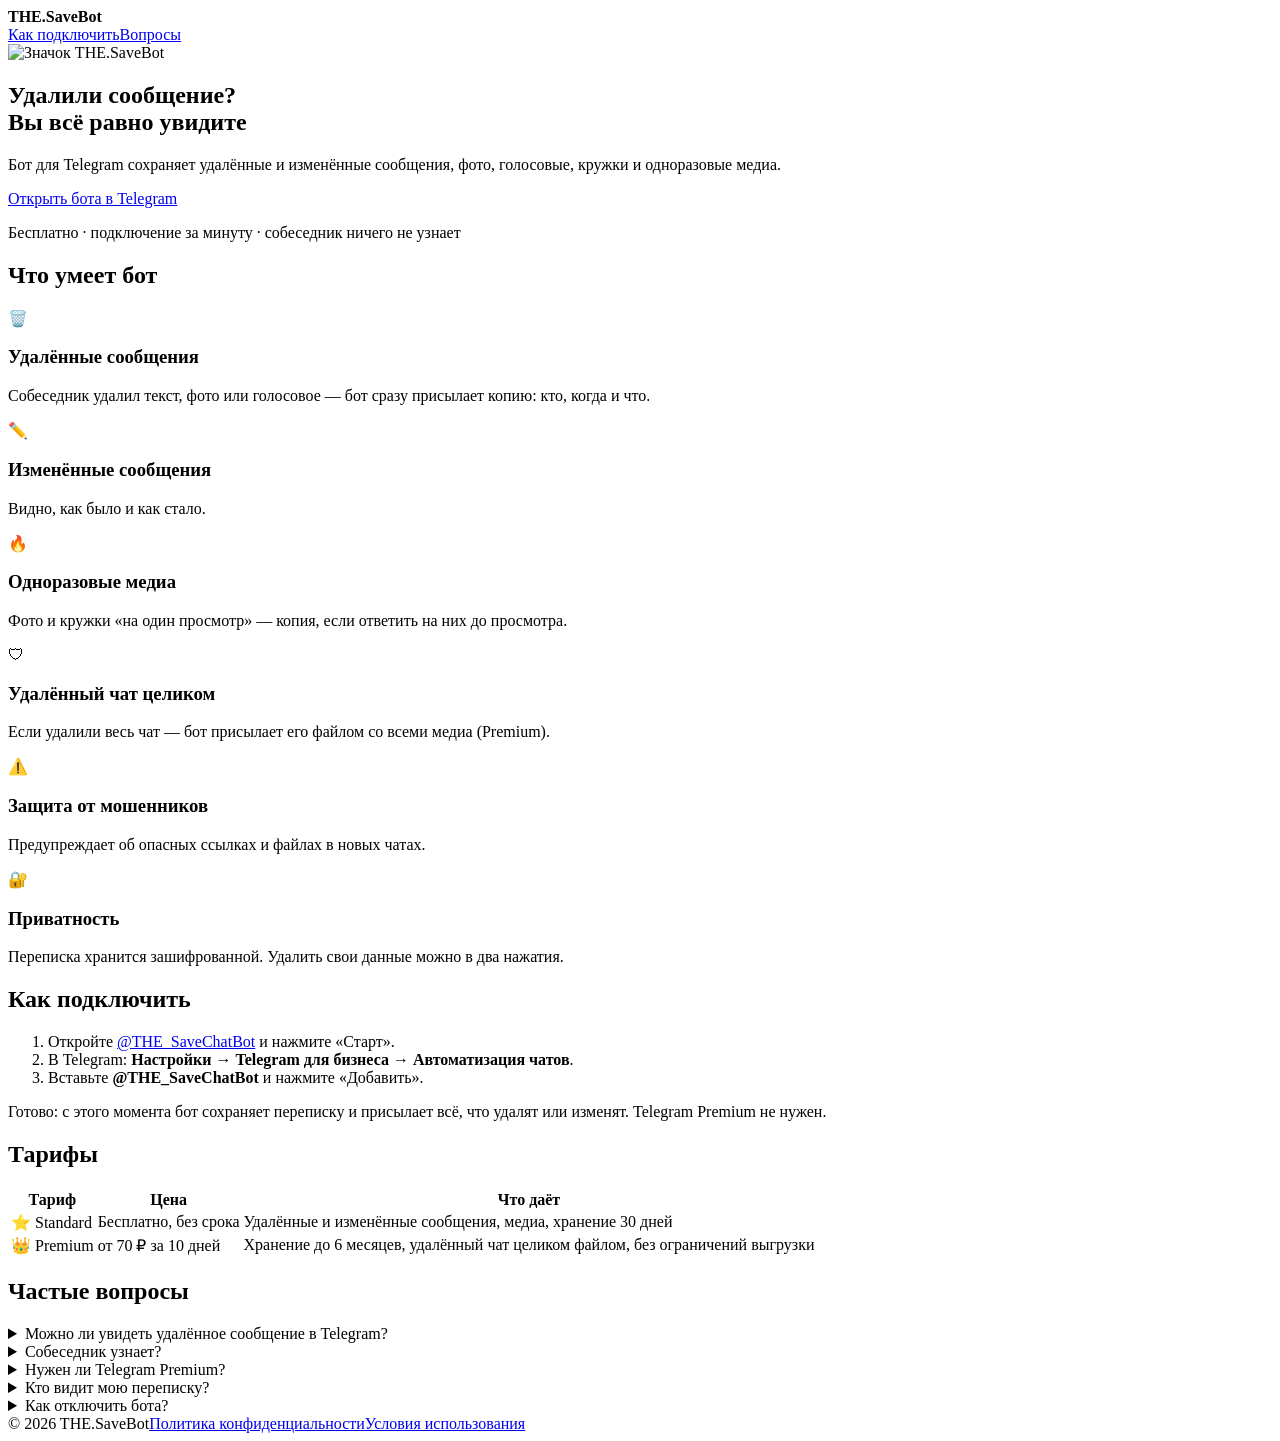
==== index.html @ 6abb5fcc "Адрес сайта: thesavebot.github.io Co-Authored-By: Claude Opus 5.5 <noreply@anthropic.com>" ====
<!doctype html>
<html lang="ru">
<head>
<meta charset="utf-8">
<meta name="viewport" content="width=device-width, initial-scale=1">
<title>Как увидеть удалённые сообщения в Telegram — THE.SaveBot</title>
<meta name="description" content="THE.SaveBot сохраняет удалённые и изменённые сообщения в Telegram: текст, фото, голосовые, кружки и одноразовые медиа. Бесплатно, подключение за минуту.">
<link rel="canonical" href="https://thesavebot.github.io/">
<link rel="icon" href="favicon.png" type="image/png">
<link rel="apple-touch-icon" href="apple-touch-icon.png">
<meta property="og:type" content="website">
<meta property="og:title" content="Удалили сообщение? Вы всё равно увидите — THE.SaveBot">
<meta property="og:description" content="Бот сохраняет удалённые и изменённые сообщения в Telegram. Бесплатно.">
<meta property="og:image" content="https://thesavebot.github.io/og.jpg">
<meta property="og:url" content="https://thesavebot.github.io/">
<meta name="twitter:card" content="summary_large_image">
<link rel="stylesheet" href="style.css">
<script type="application/ld+json">
{"@context":"https://schema.org","@graph":[
{"@type":"SoftwareApplication","name":"THE.SaveBot","applicationCategory":"UtilitiesApplication","operatingSystem":"Telegram","url":"https://t.me/THE_SaveChatBot","image":"https://thesavebot.github.io/icon.png","description":"Сохраняет удалённые и изменённые сообщения в Telegram.","offers":{"@type":"Offer","price":"0","priceCurrency":"RUB"}},
{"@type":"FAQPage","mainEntity":[
{"@type":"Question","name":"Можно ли увидеть удалённое сообщение в Telegram?","acceptedAnswer":{"@type":"Answer","text":"Сам Telegram удалённое не показывает. Если заранее подключить THE.SaveBot через «Автоматизацию чатов», бот сохраняет сообщения и присылает копию, когда собеседник удалит сообщение."}},
{"@type":"Question","name":"Собеседник узнает, что я сохраняю сообщения?","acceptedAnswer":{"@type":"Answer","text":"Нет. Бот работает на вашей стороне и ничего не пишет собеседнику."}},
{"@type":"Question","name":"Нужен ли Telegram Premium?","acceptedAnswer":{"@type":"Answer","text":"Нет. С 2026 года «Автоматизация чатов» доступна без Telegram Premium."}},
{"@type":"Question","name":"Это бесплатно?","acceptedAnswer":{"@type":"Answer","text":"Да. Тариф Standard бесплатный и без срока. Premium добавляет хранение до 6 месяцев и сохранение удалённого чата целиком."}}
]}]}
</script>
</head>
<body>
<header><div class="wrap"><img src="icon.png" alt=""><b>THE.SaveBot</b><nav><a href="#how">Как подключить</a><a href="#faq">Вопросы</a></nav></div></header>
<main class="wrap">
<section class="hero">
<img src="icon.png" alt="Значок THE.SaveBot">
<h1>Удалили сообщение?<br>Вы всё равно увидите</h1>
<p class="lead">Бот для Telegram сохраняет удалённые и изменённые сообщения, фото, голосовые, кружки и одноразовые медиа.</p>
<a class="btn" href="https://t.me/THE_SaveChatBot?start=src_site">Открыть бота в Telegram</a>
<p class="note">Бесплатно · подключение за минуту · собеседник ничего не узнает</p>
</section>

<h2>Что умеет бот</h2>
<div class="grid">
<div class="card"><div class="e">🗑️</div><h3>Удалённые сообщения</h3><p>Собеседник удалил текст, фото или голосовое — бот сразу присылает копию: кто, когда и что.</p></div>
<div class="card"><div class="e">✏️</div><h3>Изменённые сообщения</h3><p>Видно, как было и как стало.</p></div>
<div class="card"><div class="e">🔥</div><h3>Одноразовые медиа</h3><p>Фото и кружки «на один просмотр» — копия, если ответить на них до просмотра.</p></div>
<div class="card"><div class="e">🛡</div><h3>Удалённый чат целиком</h3><p>Если удалили весь чат — бот присылает его файлом со всеми медиа (Premium).</p></div>
<div class="card"><div class="e">⚠️</div><h3>Защита от мошенников</h3><p>Предупреждает об опасных ссылках и файлах в новых чатах.</p></div>
<div class="card"><div class="e">🔐</div><h3>Приватность</h3><p>Переписка хранится зашифрованной. Удалить свои данные можно в два нажатия.</p></div>
</div>

<h2 id="how">Как подключить</h2>
<ol class="steps">
<li>Откройте <a href="https://t.me/THE_SaveChatBot?start=src_site">@THE_SaveChatBot</a> и нажмите «Старт».</li>
<li>В Telegram: <b>Настройки → Telegram для бизнеса → Автоматизация чатов</b>.</li>
<li>Вставьте <b>@THE_SaveChatBot</b> и нажмите «Добавить».</li>
</ol>
<p>Готово: с этого момента бот сохраняет переписку и присылает всё, что удалят или изменят. Telegram Premium не нужен.</p>

<h2>Тарифы</h2>
<table>
<tr><th>Тариф</th><th>Цена</th><th>Что даёт</th></tr>
<tr><td>⭐ Standard</td><td>Бесплатно, без срока</td><td>Удалённые и изменённые сообщения, медиа, хранение 30 дней</td></tr>
<tr><td>👑 Premium</td><td>от 70 ₽ за 10 дней</td><td>Хранение до 6 месяцев, удалённый чат целиком файлом, без ограничений выгрузки</td></tr>
</table>

<h2 id="faq">Частые вопросы</h2>
<details><summary>Можно ли увидеть удалённое сообщение в Telegram?</summary><p>Сам Telegram удалённое не показывает и не хранит. Если заранее подключить THE.SaveBot, бот сохраняет сообщения и присылает копию, когда собеседник их удалит. Сообщения, удалённые до подключения, вернуть нельзя.</p></details>
<details><summary>Собеседник узнает?</summary><p>Нет. Бот работает только на вашей стороне и ничего не пишет собеседнику.</p></details>
<details><summary>Нужен ли Telegram Premium?</summary><p>Нет. «Автоматизация чатов» в Telegram доступна без Premium.</p></details>
<details><summary>Кто видит мою переписку?</summary><p>Никто. Переписка хранится зашифрованной, не продаётся и не передаётся третьим лицам. Срок хранения ограничен, а удалить всё можно самому: «Личный кабинет» → «Удалить мои данные».</p></details>
<details><summary>Как отключить бота?</summary><p>Настройки → Telegram для бизнеса → Автоматизация чатов → убрать бота. После этого он ничего не сохраняет.</p></details>
</main>
<footer><div class="wrap"><span>© 2026 THE.SaveBot</span><span class="sp"></span><a href="privacy.html">Политика конфиденциальности</a><a href="terms.html">Условия использования</a></div></footer>
</body>
</html>
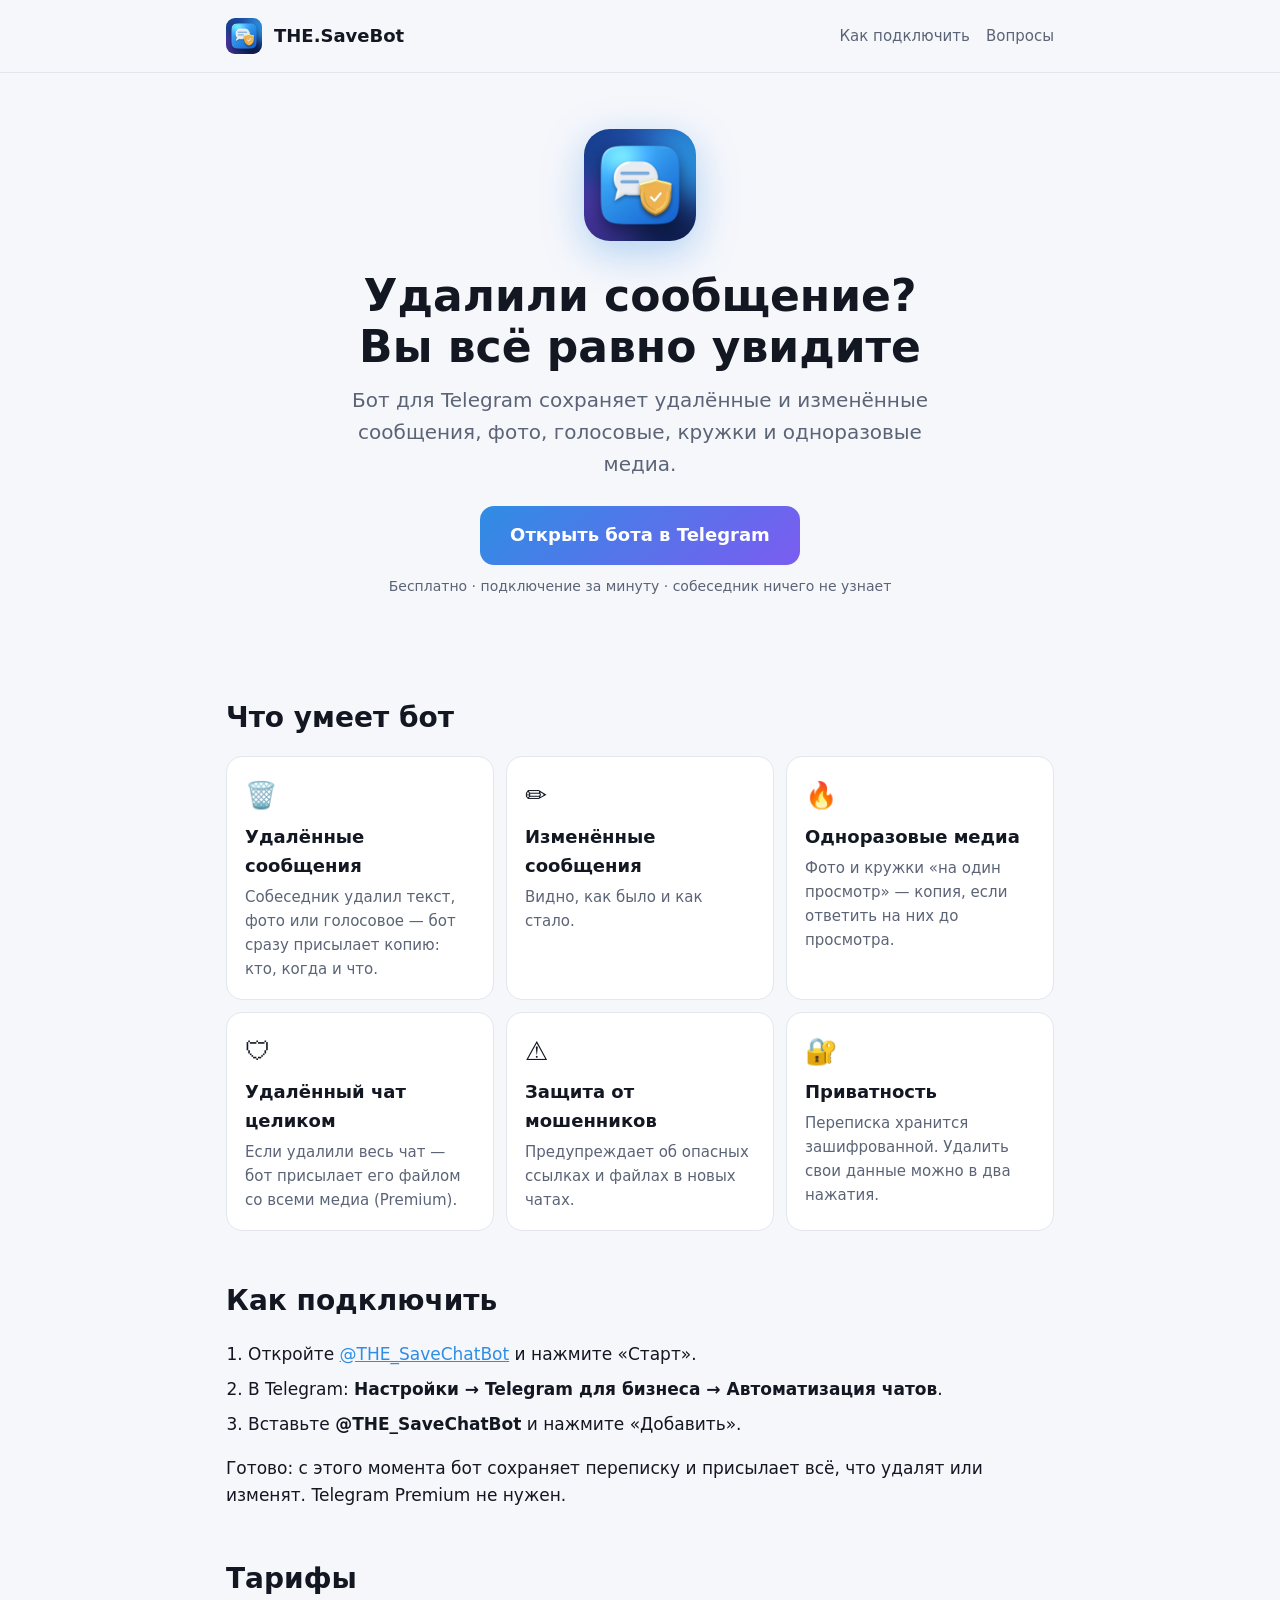
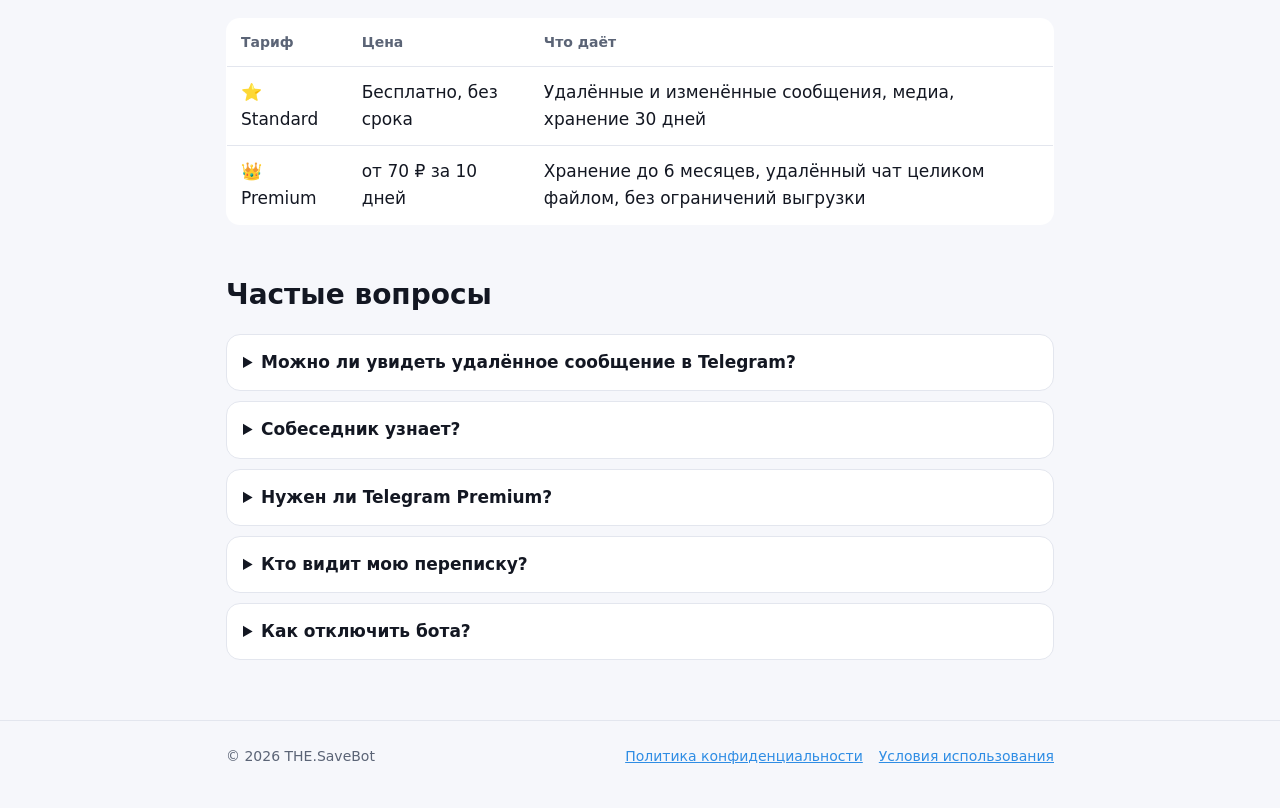
==== commit 1a3ec153: "Сайт THE.SaveBot: главная, политика конфиденциальности, условия Co-Authored-By: Claude Opus 5.5 <nor" ====
--- a/index.html
+++ b/index.html
@@ -5,19 +5,19 @@
 <meta name="viewport" content="width=device-width, initial-scale=1">
 <title>Как увидеть удалённые сообщения в Telegram — THE.SaveBot</title>
 <meta name="description" content="THE.SaveBot сохраняет удалённые и изменённые сообщения в Telegram: текст, фото, голосовые, кружки и одноразовые медиа. Бесплатно, подключение за минуту.">
-<link rel="canonical" href="https://thesavebot.github.io/">
+<link rel="canonical" href="https://qqsleimy-alt.github.io/">
 <link rel="icon" href="favicon.png" type="image/png">
 <link rel="apple-touch-icon" href="apple-touch-icon.png">
 <meta property="og:type" content="website">
 <meta property="og:title" content="Удалили сообщение? Вы всё равно увидите — THE.SaveBot">
 <meta property="og:description" content="Бот сохраняет удалённые и изменённые сообщения в Telegram. Бесплатно.">
-<meta property="og:image" content="https://thesavebot.github.io/og.jpg">
-<meta property="og:url" content="https://thesavebot.github.io/">
+<meta property="og:image" content="https://qqsleimy-alt.github.io/og.jpg">
+<meta property="og:url" content="https://qqsleimy-alt.github.io/">
 <meta name="twitter:card" content="summary_large_image">
 <link rel="stylesheet" href="style.css">
 <script type="application/ld+json">
 {"@context":"https://schema.org","@graph":[
-{"@type":"SoftwareApplication","name":"THE.SaveBot","applicationCategory":"UtilitiesApplication","operatingSystem":"Telegram","url":"https://t.me/THE_SaveChatBot","image":"https://thesavebot.github.io/icon.png","description":"Сохраняет удалённые и изменённые сообщения в Telegram.","offers":{"@type":"Offer","price":"0","priceCurrency":"RUB"}},
+{"@type":"SoftwareApplication","name":"THE.SaveBot","applicationCategory":"UtilitiesApplication","operatingSystem":"Telegram","url":"https://t.me/THE_SaveChatBot","image":"https://qqsleimy-alt.github.io/icon.png","description":"Сохраняет удалённые и изменённые сообщения в Telegram.","offers":{"@type":"Offer","price":"0","priceCurrency":"RUB"}},
 {"@type":"FAQPage","mainEntity":[
 {"@type":"Question","name":"Можно ли увидеть удалённое сообщение в Telegram?","acceptedAnswer":{"@type":"Answer","text":"Сам Telegram удалённое не показывает. Если заранее подключить THE.SaveBot через «Автоматизацию чатов», бот сохраняет сообщения и присылает копию, когда собеседник удалит сообщение."}},
 {"@type":"Question","name":"Собеседник узнает, что я сохраняю сообщения?","acceptedAnswer":{"@type":"Answer","text":"Нет. Бот работает на вашей стороне и ничего не пишет собеседнику."}},
--- a/style.css
+++ b/style.css
@@ -0,0 +1,42 @@
+:root{--bg:#f6f7fb;--card:#fff;--text:#131722;--sub:#5b6476;--line:#e3e6ee;--accent:#2f8de4;--accent2:#7b5cf0}
+@media (prefers-color-scheme:dark){:root{--bg:#0e141c;--card:#16202c;--text:#eef2f7;--sub:#94a3b8;--line:#243244;--accent:#4aa8f5;--accent2:#9a82f7}}
+*{box-sizing:border-box}
+html{-webkit-text-size-adjust:100%}
+body{margin:0;background:var(--bg);color:var(--text);font:17px/1.6 system-ui,-apple-system,"Segoe UI",Roboto,sans-serif}
+a{color:var(--accent)}
+.wrap{max-width:860px;margin:0 auto;padding:0 16px}
+header{padding:18px 0;border-bottom:1px solid var(--line)}
+header .wrap{display:flex;align-items:center;gap:12px}
+header img{width:36px;height:36px;border-radius:9px}
+header b{font-size:18px}
+header nav{margin-left:auto;display:flex;gap:16px;font-size:15px}
+header nav a{color:var(--sub);text-decoration:none}
+.hero{padding:56px 0 36px;text-align:center}
+.hero img{width:112px;height:112px;border-radius:26px;box-shadow:0 12px 40px rgba(47,141,228,.35)}
+h1{font-size:clamp(28px,6vw,44px);line-height:1.15;margin:22px 0 12px}
+.lead{font-size:clamp(17px,3.6vw,20px);color:var(--sub);max-width:620px;margin:0 auto}
+.btn{display:inline-block;margin-top:26px;padding:15px 30px;border-radius:14px;background:linear-gradient(135deg,var(--accent),var(--accent2));color:#fff;font-weight:700;text-decoration:none;font-size:18px}
+.note{font-size:14px;color:var(--sub);margin-top:10px}
+h2{font-size:clamp(22px,4.6vw,28px);margin:48px 0 16px}
+.grid{display:grid;grid-template-columns:repeat(auto-fit,minmax(240px,1fr));gap:12px}
+.card{background:var(--card);border:1px solid var(--line);border-radius:16px;padding:18px}
+.card .e{font-size:26px}
+.card h3{margin:6px 0 4px;font-size:18px}
+.card p{margin:0;color:var(--sub);font-size:15px}
+ol.steps{padding-left:22px}
+ol.steps li{margin:8px 0}
+details{background:var(--card);border:1px solid var(--line);border-radius:14px;padding:14px 16px;margin:10px 0}
+summary{font-weight:600;cursor:pointer}
+details p{margin:10px 0 0;color:var(--sub)}
+table{width:100%;border-collapse:collapse;background:var(--card);border:1px solid var(--line);border-radius:14px;overflow:hidden}
+td,th{padding:12px 14px;border-top:1px solid var(--line);text-align:left}
+th{border-top:0;color:var(--sub);font-size:14px}
+.doc{padding:36px 0}
+.doc h1{font-size:clamp(26px,5vw,34px)}
+.doc h2{font-size:21px;margin:32px 0 8px}
+.doc li{margin:4px 0}
+.muted{color:var(--sub);font-size:14px}
+footer{margin-top:60px;padding:24px 0 40px;border-top:1px solid var(--line);color:var(--sub);font-size:14px}
+footer .wrap{display:flex;gap:16px;flex-wrap:wrap}
+footer .sp{flex:1}
+@media (max-width:420px){header nav{display:none}}
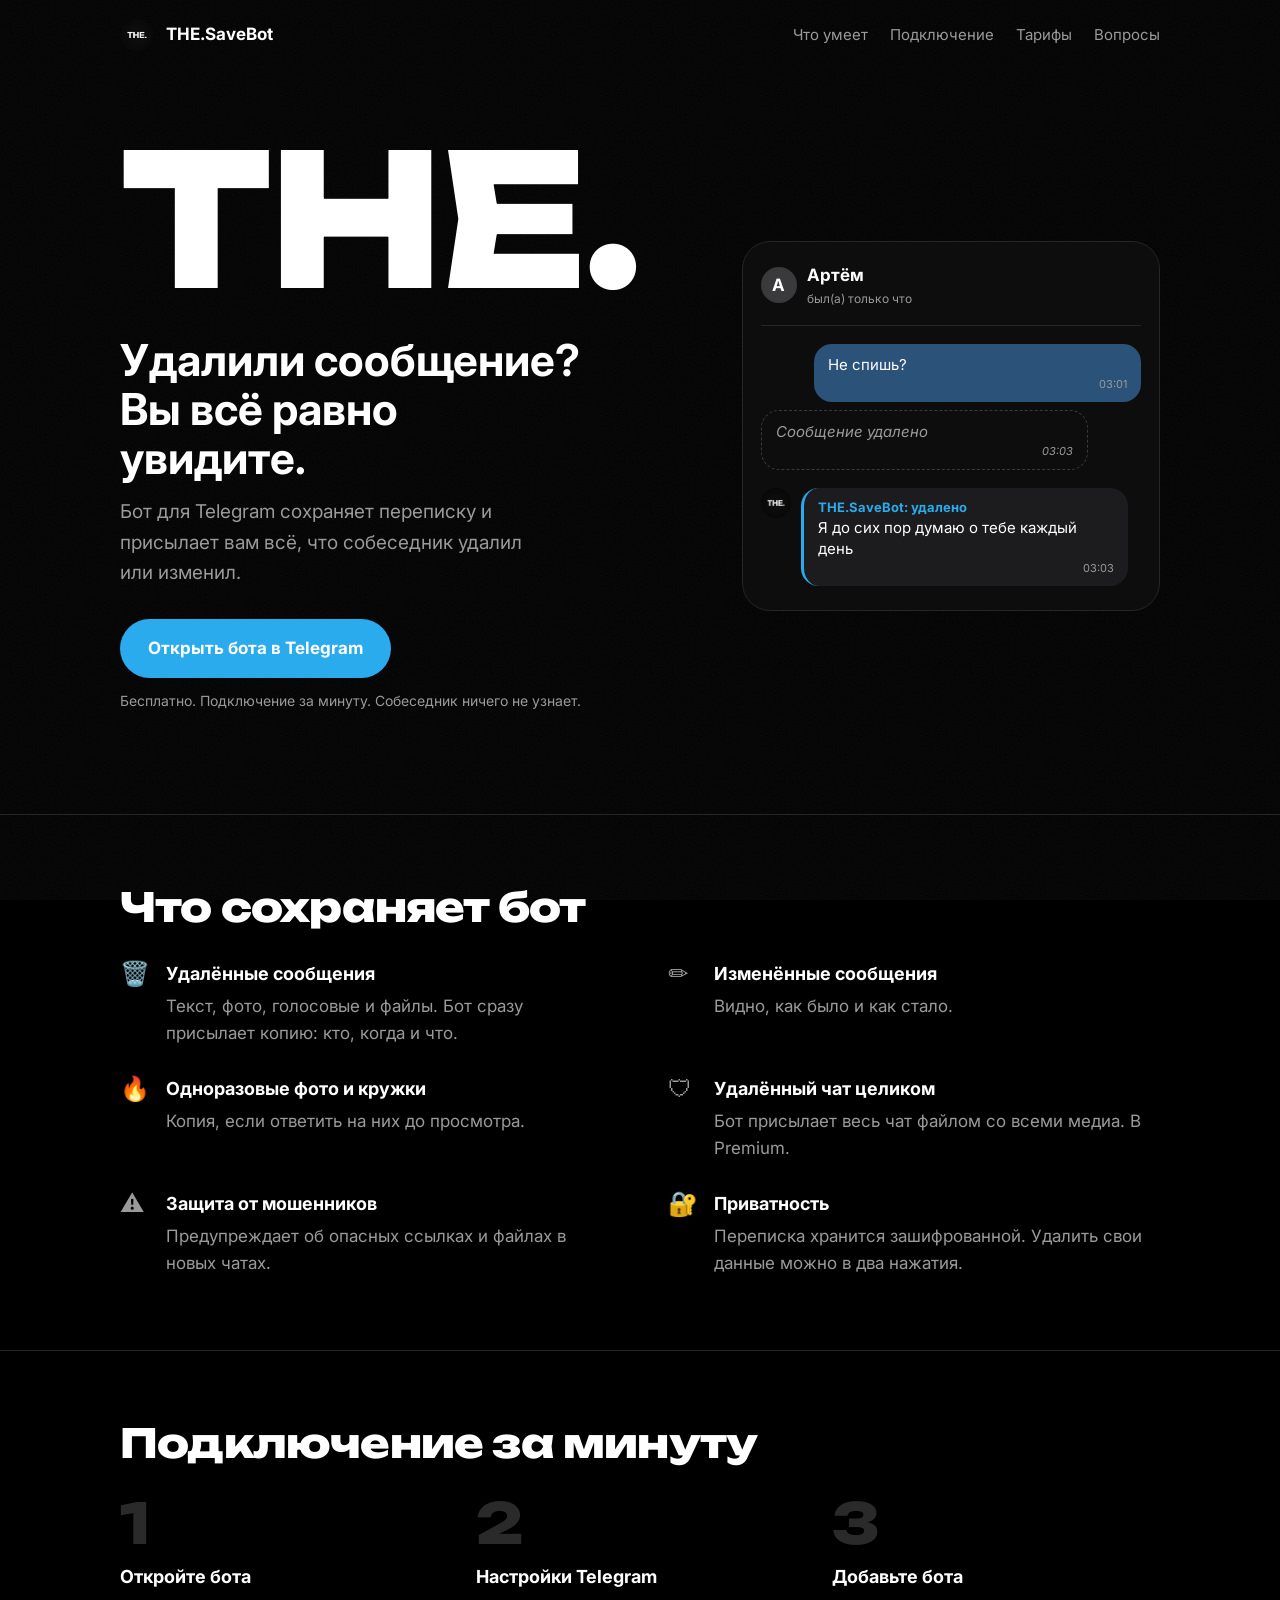
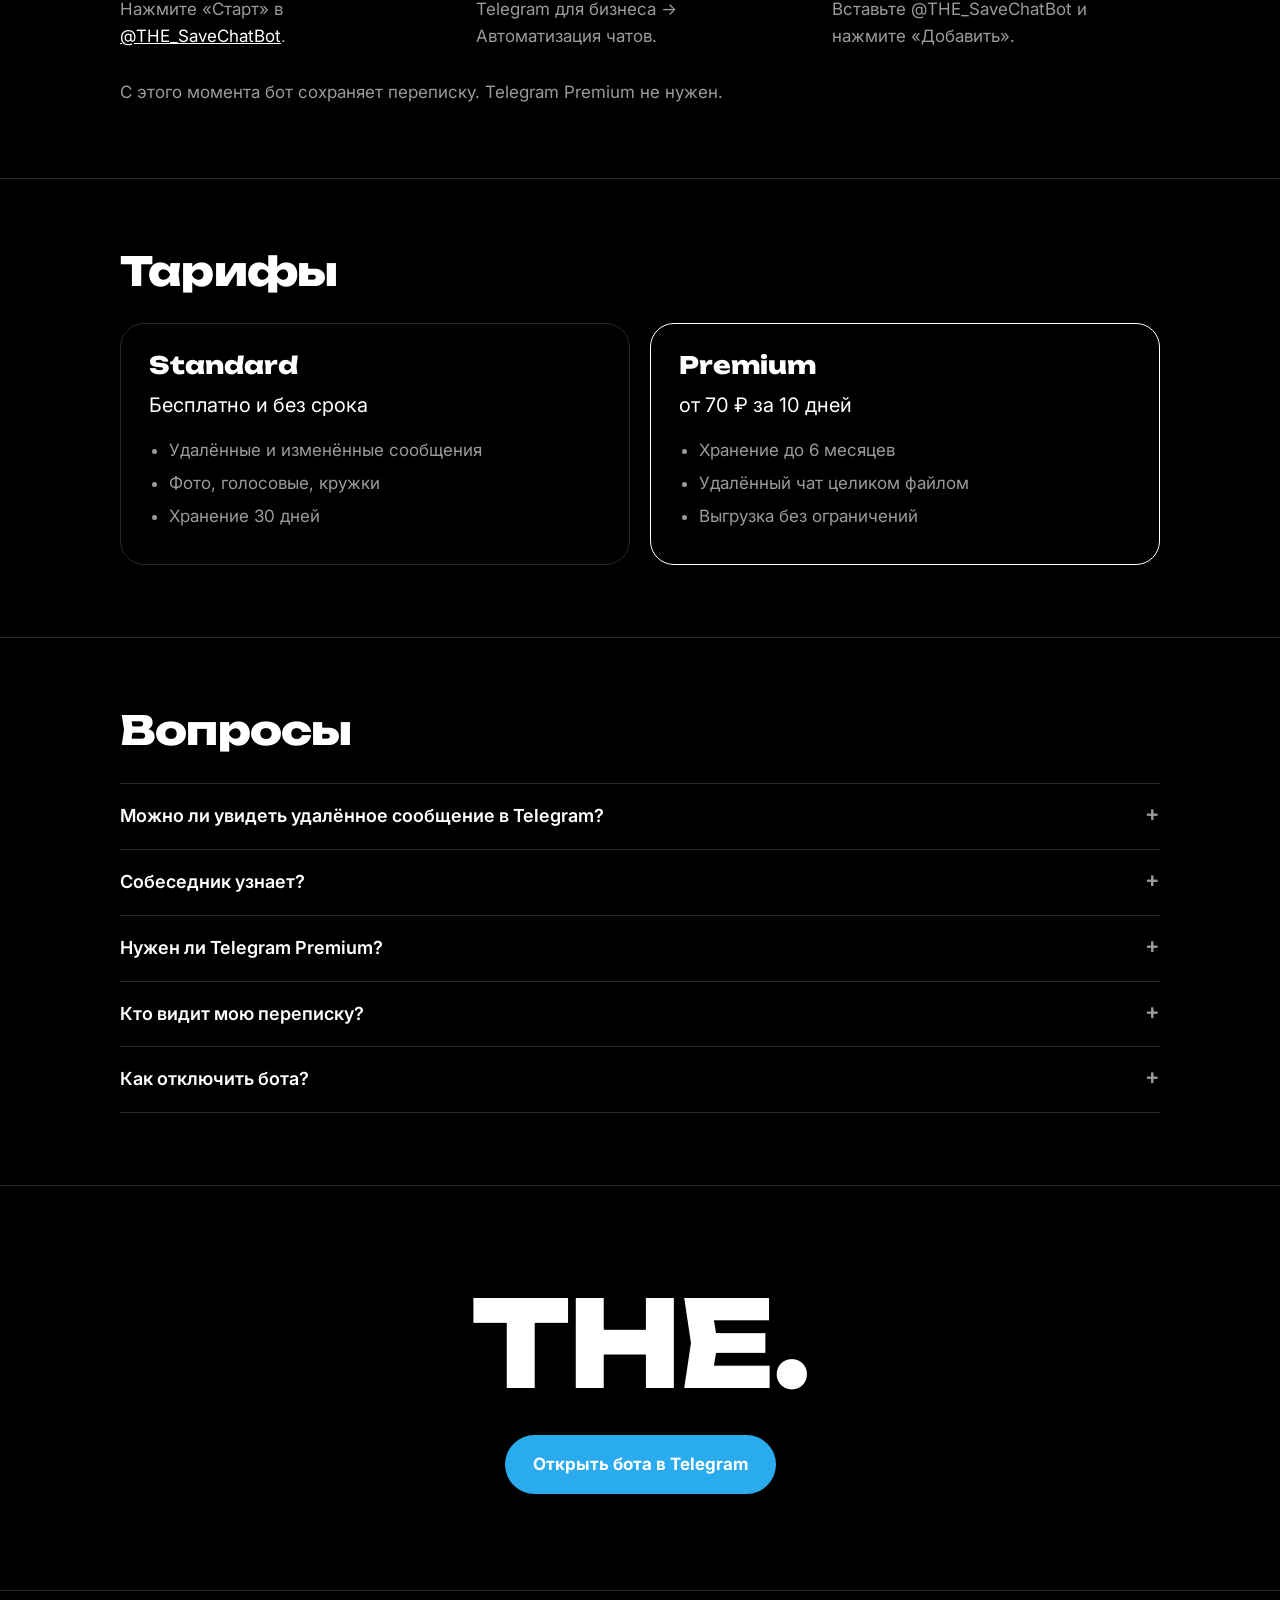
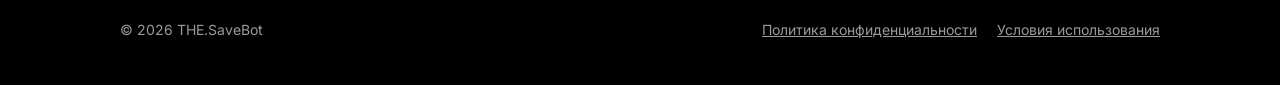
==== commit 9db826ea: "Сайт в стиле бренда: чёрный фон, THE., пример удалённого сообщения" ====
--- a/index.html
+++ b/index.html
@@ -5,70 +5,101 @@
 <meta name="viewport" content="width=device-width, initial-scale=1">
 <title>Как увидеть удалённые сообщения в Telegram — THE.SaveBot</title>
 <meta name="description" content="THE.SaveBot сохраняет удалённые и изменённые сообщения в Telegram: текст, фото, голосовые, кружки и одноразовые медиа. Бесплатно, подключение за минуту.">
-<link rel="canonical" href="https://qqsleimy-alt.github.io/">
+<link rel="canonical" href="https://thesavebot.github.io/">
 <link rel="icon" href="favicon.png" type="image/png">
 <link rel="apple-touch-icon" href="apple-touch-icon.png">
+<meta name="theme-color" content="#000000">
 <meta property="og:type" content="website">
 <meta property="og:title" content="Удалили сообщение? Вы всё равно увидите — THE.SaveBot">
 <meta property="og:description" content="Бот сохраняет удалённые и изменённые сообщения в Telegram. Бесплатно.">
-<meta property="og:image" content="https://qqsleimy-alt.github.io/og.jpg">
-<meta property="og:url" content="https://qqsleimy-alt.github.io/">
+<meta property="og:image" content="https://thesavebot.github.io/og.jpg">
+<meta property="og:url" content="https://thesavebot.github.io/">
 <meta name="twitter:card" content="summary_large_image">
+<link rel="preconnect" href="https://fonts.googleapis.com">
+<link rel="preconnect" href="https://fonts.gstatic.com" crossorigin>
+<link rel="stylesheet" href="https://fonts.googleapis.com/css2?family=Inter:wght@400;600;700&family=Unbounded:wght@800&display=swap">
 <link rel="stylesheet" href="style.css">
 <script type="application/ld+json">
 {"@context":"https://schema.org","@graph":[
-{"@type":"SoftwareApplication","name":"THE.SaveBot","applicationCategory":"UtilitiesApplication","operatingSystem":"Telegram","url":"https://t.me/THE_SaveChatBot","image":"https://qqsleimy-alt.github.io/icon.png","description":"Сохраняет удалённые и изменённые сообщения в Telegram.","offers":{"@type":"Offer","price":"0","priceCurrency":"RUB"}},
+{"@type":"SoftwareApplication","name":"THE.SaveBot","applicationCategory":"UtilitiesApplication","operatingSystem":"Telegram","url":"https://t.me/THE_SaveChatBot","image":"https://thesavebot.github.io/icon.png","description":"Сохраняет удалённые и изменённые сообщения в Telegram.","offers":{"@type":"Offer","price":"0","priceCurrency":"RUB"}},
 {"@type":"FAQPage","mainEntity":[
 {"@type":"Question","name":"Можно ли увидеть удалённое сообщение в Telegram?","acceptedAnswer":{"@type":"Answer","text":"Сам Telegram удалённое не показывает. Если заранее подключить THE.SaveBot через «Автоматизацию чатов», бот сохраняет сообщения и присылает копию, когда собеседник удалит сообщение."}},
 {"@type":"Question","name":"Собеседник узнает, что я сохраняю сообщения?","acceptedAnswer":{"@type":"Answer","text":"Нет. Бот работает на вашей стороне и ничего не пишет собеседнику."}},
-{"@type":"Question","name":"Нужен ли Telegram Premium?","acceptedAnswer":{"@type":"Answer","text":"Нет. С 2026 года «Автоматизация чатов» доступна без Telegram Premium."}},
+{"@type":"Question","name":"Нужен ли Telegram Premium?","acceptedAnswer":{"@type":"Answer","text":"Нет. «Автоматизация чатов» доступна без Telegram Premium."}},
 {"@type":"Question","name":"Это бесплатно?","acceptedAnswer":{"@type":"Answer","text":"Да. Тариф Standard бесплатный и без срока. Premium добавляет хранение до 6 месяцев и сохранение удалённого чата целиком."}}
 ]}]}
 </script>
 </head>
 <body>
-<header><div class="wrap"><img src="icon.png" alt=""><b>THE.SaveBot</b><nav><a href="#how">Как подключить</a><a href="#faq">Вопросы</a></nav></div></header>
-<main class="wrap">
-<section class="hero">
-<img src="icon.png" alt="Значок THE.SaveBot">
-<h1>Удалили сообщение?<br>Вы всё равно увидите</h1>
-<p class="lead">Бот для Telegram сохраняет удалённые и изменённые сообщения, фото, голосовые, кружки и одноразовые медиа.</p>
-<a class="btn" href="https://t.me/THE_SaveChatBot?start=src_site">Открыть бота в Telegram</a>
-<p class="note">Бесплатно · подключение за минуту · собеседник ничего не узнает</p>
-</section>
+<header><div class="wrap"><img src="icon.png" alt=""><b><a href="./">THE.SaveBot</a></b>
+<nav><a href="#can">Что умеет</a><a href="#how">Подключение</a><a href="#price">Тарифы</a><a href="#faq">Вопросы</a></nav></div></header>
 
-<h2>Что умеет бот</h2>
-<div class="grid">
-<div class="card"><div class="e">🗑️</div><h3>Удалённые сообщения</h3><p>Собеседник удалил текст, фото или голосовое — бот сразу присылает копию: кто, когда и что.</p></div>
-<div class="card"><div class="e">✏️</div><h3>Изменённые сообщения</h3><p>Видно, как было и как стало.</p></div>
-<div class="card"><div class="e">🔥</div><h3>Одноразовые медиа</h3><p>Фото и кружки «на один просмотр» — копия, если ответить на них до просмотра.</p></div>
-<div class="card"><div class="e">🛡</div><h3>Удалённый чат целиком</h3><p>Если удалили весь чат — бот присылает его файлом со всеми медиа (Premium).</p></div>
-<div class="card"><div class="e">⚠️</div><h3>Защита от мошенников</h3><p>Предупреждает об опасных ссылках и файлах в новых чатах.</p></div>
-<div class="card"><div class="e">🔐</div><h3>Приватность</h3><p>Переписка хранится зашифрованной. Удалить свои данные можно в два нажатия.</p></div>
+<main>
+<div class="wrap hero">
+  <div>
+    <p class="mark display">THE.</p>
+    <h1>Удалили сообщение? Вы всё равно увидите.</h1>
+    <p class="lead">Бот для Telegram сохраняет переписку и присылает вам всё, что собеседник удалил или изменил.</p>
+    <a class="btn" href="https://t.me/THE_SaveChatBot?start=src_site">Открыть бота в Telegram</a>
+    <p class="note">Бесплатно. Подключение за минуту. Собеседник ничего не узнает.</p>
+  </div>
+  <div class="chat" aria-label="Пример: удалённое сообщение и копия от бота">
+    <div class="who"><div class="ava">А</div><div><b>Артём</b><small>был(а) только что</small></div></div>
+    <div class="msg out">Не спишь?<time>03:01</time></div>
+    <div class="msg gone">Сообщение удалено<time>03:03</time></div>
+    <div class="bot"><img src="icon.png" alt="">
+      <div class="msg"><b>THE.SaveBot: удалено</b>Я до сих пор думаю о тебе каждый день<time>03:03</time></div>
+    </div>
+  </div>
 </div>
 
-<h2 id="how">Как подключить</h2>
-<ol class="steps">
-<li>Откройте <a href="https://t.me/THE_SaveChatBot?start=src_site">@THE_SaveChatBot</a> и нажмите «Старт».</li>
-<li>В Telegram: <b>Настройки → Telegram для бизнеса → Автоматизация чатов</b>.</li>
-<li>Вставьте <b>@THE_SaveChatBot</b> и нажмите «Добавить».</li>
-</ol>
-<p>Готово: с этого момента бот сохраняет переписку и присылает всё, что удалят или изменят. Telegram Premium не нужен.</p>
+<section id="can"><div class="wrap">
+  <h2 class="display">Что сохраняет бот</h2>
+  <ul class="can">
+    <li><span class="e">🗑️</span><b>Удалённые сообщения</b><span>Текст, фото, голосовые и файлы. Бот сразу присылает копию: кто, когда и что.</span></li>
+    <li><span class="e">✏️</span><b>Изменённые сообщения</b><span>Видно, как было и как стало.</span></li>
+    <li><span class="e">🔥</span><b>Одноразовые фото и кружки</b><span>Копия, если ответить на них до просмотра.</span></li>
+    <li><span class="e">🛡</span><b>Удалённый чат целиком</b><span>Бот присылает весь чат файлом со всеми медиа. В Premium.</span></li>
+    <li><span class="e">⚠️</span><b>Защита от мошенников</b><span>Предупреждает об опасных ссылках и файлах в новых чатах.</span></li>
+    <li><span class="e">🔐</span><b>Приватность</b><span>Переписка хранится зашифрованной. Удалить свои данные можно в два нажатия.</span></li>
+  </ul>
+</div></section>
 
-<h2>Тарифы</h2>
-<table>
-<tr><th>Тариф</th><th>Цена</th><th>Что даёт</th></tr>
-<tr><td>⭐ Standard</td><td>Бесплатно, без срока</td><td>Удалённые и изменённые сообщения, медиа, хранение 30 дней</td></tr>
-<tr><td>👑 Premium</td><td>от 70 ₽ за 10 дней</td><td>Хранение до 6 месяцев, удалённый чат целиком файлом, без ограничений выгрузки</td></tr>
-</table>
+<section id="how"><div class="wrap">
+  <h2 class="display">Подключение за минуту</h2>
+  <ol class="steps">
+    <li><b>Откройте бота</b><span>Нажмите «Старт» в <a href="https://t.me/THE_SaveChatBot?start=src_site">@THE_SaveChatBot</a>.</span></li>
+    <li><b>Настройки Telegram</b><span>Telegram для бизнеса → Автоматизация чатов.</span></li>
+    <li><b>Добавьте бота</b><span>Вставьте @THE_SaveChatBot и нажмите «Добавить».</span></li>
+  </ol>
+  <p class="after">С этого момента бот сохраняет переписку. Telegram Premium не нужен.</p>
+</div></section>
 
-<h2 id="faq">Частые вопросы</h2>
-<details><summary>Можно ли увидеть удалённое сообщение в Telegram?</summary><p>Сам Telegram удалённое не показывает и не хранит. Если заранее подключить THE.SaveBot, бот сохраняет сообщения и присылает копию, когда собеседник их удалит. Сообщения, удалённые до подключения, вернуть нельзя.</p></details>
-<details><summary>Собеседник узнает?</summary><p>Нет. Бот работает только на вашей стороне и ничего не пишет собеседнику.</p></details>
-<details><summary>Нужен ли Telegram Premium?</summary><p>Нет. «Автоматизация чатов» в Telegram доступна без Premium.</p></details>
-<details><summary>Кто видит мою переписку?</summary><p>Никто. Переписка хранится зашифрованной, не продаётся и не передаётся третьим лицам. Срок хранения ограничен, а удалить всё можно самому: «Личный кабинет» → «Удалить мои данные».</p></details>
-<details><summary>Как отключить бота?</summary><p>Настройки → Telegram для бизнеса → Автоматизация чатов → убрать бота. После этого он ничего не сохраняет.</p></details>
+<section id="price"><div class="wrap">
+  <h2 class="display">Тарифы</h2>
+  <div class="plans">
+    <div class="plan"><h3>Standard</h3><p class="price">Бесплатно и без срока</p>
+      <ul><li>Удалённые и изменённые сообщения</li><li>Фото, голосовые, кружки</li><li>Хранение 30 дней</li></ul></div>
+    <div class="plan pro"><h3>Premium</h3><p class="price">от 70 ₽ за 10 дней</p>
+      <ul><li>Хранение до 6 месяцев</li><li>Удалённый чат целиком файлом</li><li>Выгрузка без ограничений</li></ul></div>
+  </div>
+</div></section>
+
+<section id="faq"><div class="wrap">
+  <h2 class="display">Вопросы</h2>
+  <details><summary>Можно ли увидеть удалённое сообщение в Telegram?</summary><p>Сам Telegram удалённое не показывает и не хранит. Если заранее подключить THE.SaveBot, бот сохраняет сообщения и присылает копию, когда собеседник их удалит. Сообщения, удалённые до подключения, вернуть нельзя.</p></details>
+  <details><summary>Собеседник узнает?</summary><p>Нет. Бот работает только на вашей стороне и ничего не пишет собеседнику.</p></details>
+  <details><summary>Нужен ли Telegram Premium?</summary><p>Нет. «Автоматизация чатов» в Telegram доступна без Premium.</p></details>
+  <details><summary>Кто видит мою переписку?</summary><p>Никто. Переписка хранится зашифрованной, не продаётся и не передаётся третьим лицам. Срок хранения ограничен, а удалить всё можно самому: «Личный кабинет» → «Удалить мои данные».</p></details>
+  <details><summary>Как отключить бота?</summary><p>Настройки → Telegram для бизнеса → Автоматизация чатов → убрать бота. После этого он ничего не сохраняет.</p></details>
+</div></section>
+
+<section class="final"><div class="wrap">
+  <p class="mark display">THE.</p>
+  <a class="btn" href="https://t.me/THE_SaveChatBot?start=src_site">Открыть бота в Telegram</a>
+</div></section>
 </main>
+
 <footer><div class="wrap"><span>© 2026 THE.SaveBot</span><span class="sp"></span><a href="privacy.html">Политика конфиденциальности</a><a href="terms.html">Условия использования</a></div></footer>
 </body>
 </html>
--- a/style.css
+++ b/style.css
@@ -1,42 +1,106 @@
-:root{--bg:#f6f7fb;--card:#fff;--text:#131722;--sub:#5b6476;--line:#e3e6ee;--accent:#2f8de4;--accent2:#7b5cf0}
-@media (prefers-color-scheme:dark){:root{--bg:#0e141c;--card:#16202c;--text:#eef2f7;--sub:#94a3b8;--line:#243244;--accent:#4aa8f5;--accent2:#9a82f7}}
+/* THE.SaveBot — как аватарка бота: чистый чёрный, белое «THE.», зерно. Единственный цвет — синий Telegram. */
+:root{--black:#000;--white:#fff;--grey:#9a9a9a;--line:#262626;--bubble:#1c1c1e;--tg:#2aabee;--wrap:1080px}
 *{box-sizing:border-box}
-html{-webkit-text-size-adjust:100%}
-body{margin:0;background:var(--bg);color:var(--text);font:17px/1.6 system-ui,-apple-system,"Segoe UI",Roboto,sans-serif}
-a{color:var(--accent)}
-.wrap{max-width:860px;margin:0 auto;padding:0 16px}
-header{padding:18px 0;border-bottom:1px solid var(--line)}
+html{-webkit-text-size-adjust:100%;scroll-behavior:smooth}
+body{margin:0;background:var(--black);color:var(--white);font:17px/1.6 "Inter",system-ui,-apple-system,"Segoe UI",sans-serif;
+  -webkit-font-smoothing:antialiased}
+body::before{content:"";position:fixed;inset:0;pointer-events:none;z-index:0;opacity:.07;
+  background-image:url("data:image/svg+xml,%3Csvg xmlns='http://www.w3.org/2000/svg' width='160' height='160'%3E%3Cfilter id='n'%3E%3CfeTurbulence type='fractalNoise' baseFrequency='.9' numOctaves='2' stitchTiles='stitch'/%3E%3C/filter%3E%3Crect width='100%25' height='100%25' filter='url(%23n)'/%3E%3C/svg%3E")}
+body>*{position:relative;z-index:1}
+a{color:var(--white)}
+a:focus-visible,summary:focus-visible,.btn:focus-visible{outline:2px solid var(--tg);outline-offset:3px;border-radius:6px}
+.wrap{max-width:var(--wrap);margin:0 auto;padding:0 20px}
+.display{font-family:"Unbounded",system-ui,sans-serif;font-weight:800;letter-spacing:-.02em;line-height:1.02}
+
+/* шапка */
+header{padding:18px 0}
 header .wrap{display:flex;align-items:center;gap:12px}
-header img{width:36px;height:36px;border-radius:9px}
-header b{font-size:18px}
-header nav{margin-left:auto;display:flex;gap:16px;font-size:15px}
-header nav a{color:var(--sub);text-decoration:none}
-.hero{padding:56px 0 36px;text-align:center}
-.hero img{width:112px;height:112px;border-radius:26px;box-shadow:0 12px 40px rgba(47,141,228,.35)}
-h1{font-size:clamp(28px,6vw,44px);line-height:1.15;margin:22px 0 12px}
-.lead{font-size:clamp(17px,3.6vw,20px);color:var(--sub);max-width:620px;margin:0 auto}
-.btn{display:inline-block;margin-top:26px;padding:15px 30px;border-radius:14px;background:linear-gradient(135deg,var(--accent),var(--accent2));color:#fff;font-weight:700;text-decoration:none;font-size:18px}
-.note{font-size:14px;color:var(--sub);margin-top:10px}
-h2{font-size:clamp(22px,4.6vw,28px);margin:48px 0 16px}
-.grid{display:grid;grid-template-columns:repeat(auto-fit,minmax(240px,1fr));gap:12px}
-.card{background:var(--card);border:1px solid var(--line);border-radius:16px;padding:18px}
-.card .e{font-size:26px}
-.card h3{margin:6px 0 4px;font-size:18px}
-.card p{margin:0;color:var(--sub);font-size:15px}
-ol.steps{padding-left:22px}
-ol.steps li{margin:8px 0}
-details{background:var(--card);border:1px solid var(--line);border-radius:14px;padding:14px 16px;margin:10px 0}
-summary{font-weight:600;cursor:pointer}
-details p{margin:10px 0 0;color:var(--sub)}
-table{width:100%;border-collapse:collapse;background:var(--card);border:1px solid var(--line);border-radius:14px;overflow:hidden}
-td,th{padding:12px 14px;border-top:1px solid var(--line);text-align:left}
-th{border-top:0;color:var(--sub);font-size:14px}
-.doc{padding:36px 0}
-.doc h1{font-size:clamp(26px,5vw,34px)}
-.doc h2{font-size:21px;margin:32px 0 8px}
-.doc li{margin:4px 0}
-.muted{color:var(--sub);font-size:14px}
-footer{margin-top:60px;padding:24px 0 40px;border-top:1px solid var(--line);color:var(--sub);font-size:14px}
-footer .wrap{display:flex;gap:16px;flex-wrap:wrap}
+header img{width:34px;height:34px;border-radius:50%}
+header b a{text-decoration:none;font-weight:700}
+header nav{margin-left:auto;display:flex;gap:22px;font-size:15px}
+header nav a{color:var(--grey);text-decoration:none}
+header nav a:hover{color:var(--white)}
+
+/* первый экран */
+.hero{display:grid;grid-template-columns:1.15fr .85fr;gap:56px;align-items:center;padding:56px 20px 88px}
+.mark{font-size:clamp(88px,15vw,184px);margin:0}
+.hero h1{font-size:clamp(28px,4.2vw,44px);line-height:1.12;margin:22px 0 14px;font-weight:700;max-width:16ch}
+.lead{color:var(--grey);font-size:19px;max-width:34ch;margin:0}
+.btn{display:inline-block;margin-top:30px;padding:16px 28px;border-radius:999px;background:var(--tg);color:var(--white);
+  font-weight:700;text-decoration:none;font-size:17px}
+.btn:hover{background:#1e98d8}
+.note{color:var(--grey);font-size:14px;margin-top:12px}
+
+/* чат: удалённое сообщение возвращается — главный момент страницы */
+.chat{background:#0d0d0d;border:1px solid var(--line);border-radius:28px;padding:20px 18px 24px}
+.chat .who{display:flex;align-items:center;gap:10px;padding-bottom:16px;border-bottom:1px solid var(--line);margin-bottom:18px}
+.chat .ava{width:36px;height:36px;border-radius:50%;background:#3a3a3c;display:grid;place-items:center;font-weight:700}
+.chat .who small{display:block;color:var(--grey);font-size:12px}
+.msg{max-width:86%;padding:10px 14px;border-radius:18px;background:var(--bubble);margin:8px 0;font-size:15px;line-height:1.4}
+.msg.out{margin-left:auto;background:#2b5278}
+.msg time{display:block;text-align:right;color:var(--grey);font-size:11px;margin-top:2px}
+.gone{color:var(--grey);font-style:italic;border:1px dashed #3a3a3c;background:none}
+.bot{display:flex;gap:10px;align-items:flex-start;margin-top:18px}
+.bot img{width:30px;height:30px;border-radius:50%;flex:none}
+.bot .msg{margin:0;border-left:3px solid var(--tg)}
+.bot b{display:block;font-size:13px;color:var(--tg)}
+@media (prefers-reduced-motion:no-preference){
+  .bot{animation:back .7s cubic-bezier(.2,.8,.2,1) 1.4s both}
+  .gone{animation:fade .5s ease .6s both}
+  @keyframes back{from{opacity:0;transform:translateY(10px)}to{opacity:1;transform:none}}
+  @keyframes fade{from{opacity:0}to{opacity:1}}
+}
+
+/* разделы */
+section{padding:72px 0;border-top:1px solid var(--line)}
+h2{font-size:clamp(28px,4vw,40px);margin:0 0 32px;max-width:20ch}
+.can{display:grid;grid-template-columns:repeat(2,1fr);gap:28px 56px;margin:0;padding:0;list-style:none}
+.can li{display:grid;grid-template-columns:34px 1fr;gap:4px 12px;align-content:start}
+.can .e{font-size:24px;line-height:1.2;grid-row:span 2}
+.can b{font-size:18px}
+.can span{color:var(--grey)}
+ol.steps{list-style:none;counter-reset:s;margin:0;padding:0;display:grid;grid-template-columns:repeat(3,1fr);gap:28px}
+ol.steps li{counter-increment:s}
+ol.steps li::before{content:counter(s);display:block;font:800 56px/1 "Unbounded",sans-serif;color:#2a2a2a;margin-bottom:12px}
+ol.steps b{display:block;font-size:18px;margin-bottom:4px}
+ol.steps span{color:var(--grey)}
+.after{color:var(--grey);margin:28px 0 0}
+.plans{display:grid;grid-template-columns:1fr 1fr;gap:20px}
+.plan{border:1px solid var(--line);border-radius:24px;padding:28px}
+.plan.pro{border-color:var(--white)}
+.plan h3{font:800 24px/1.1 "Unbounded",sans-serif;margin:0}
+.plan .price{font-size:20px;margin:10px 0 16px}
+.plan ul{margin:0;padding-left:20px;color:var(--grey)}
+.plan li{margin:6px 0}
+details{border-bottom:1px solid var(--line);padding:18px 0}
+details:first-of-type{border-top:1px solid var(--line)}
+summary{cursor:pointer;font-weight:600;font-size:18px;list-style:none;display:flex;justify-content:space-between;gap:16px}
+summary::-webkit-details-marker{display:none}
+summary::after{content:"+";color:var(--grey);font-size:22px;line-height:1}
+details[open] summary::after{content:"−"}
+details p{color:var(--grey);margin:12px 0 0;max-width:70ch}
+.final{text-align:center;padding:96px 0}
+.final .mark{font-size:clamp(64px,10vw,120px)}
+
+/* документы */
+.doc{padding:40px 20px 64px;max-width:800px}
+.doc h1{font:800 clamp(28px,5vw,40px)/1.1 "Unbounded",sans-serif;margin:0 0 8px}
+.doc h2{font-size:21px;margin:36px 0 10px;font-weight:700;max-width:none}
+.doc p,.doc li{color:#cfcfcf}
+.doc li{margin:6px 0}
+.doc b{color:var(--white)}
+.muted{color:var(--grey);font-size:14px}
+.doc a{color:var(--tg)}
+
+footer{border-top:1px solid var(--line);padding:28px 0 44px;color:var(--grey);font-size:14px}
+footer .wrap{display:flex;gap:20px;flex-wrap:wrap}
 footer .sp{flex:1}
-@media (max-width:420px){header nav{display:none}}
+footer a{color:var(--grey)}
+
+@media (max-width:820px){
+  .hero{grid-template-columns:1fr;gap:40px;padding:32px 20px 64px}
+  .can,.plans{grid-template-columns:1fr}
+  ol.steps{grid-template-columns:1fr}
+  section{padding:56px 0}
+  header nav{display:none}
+}
